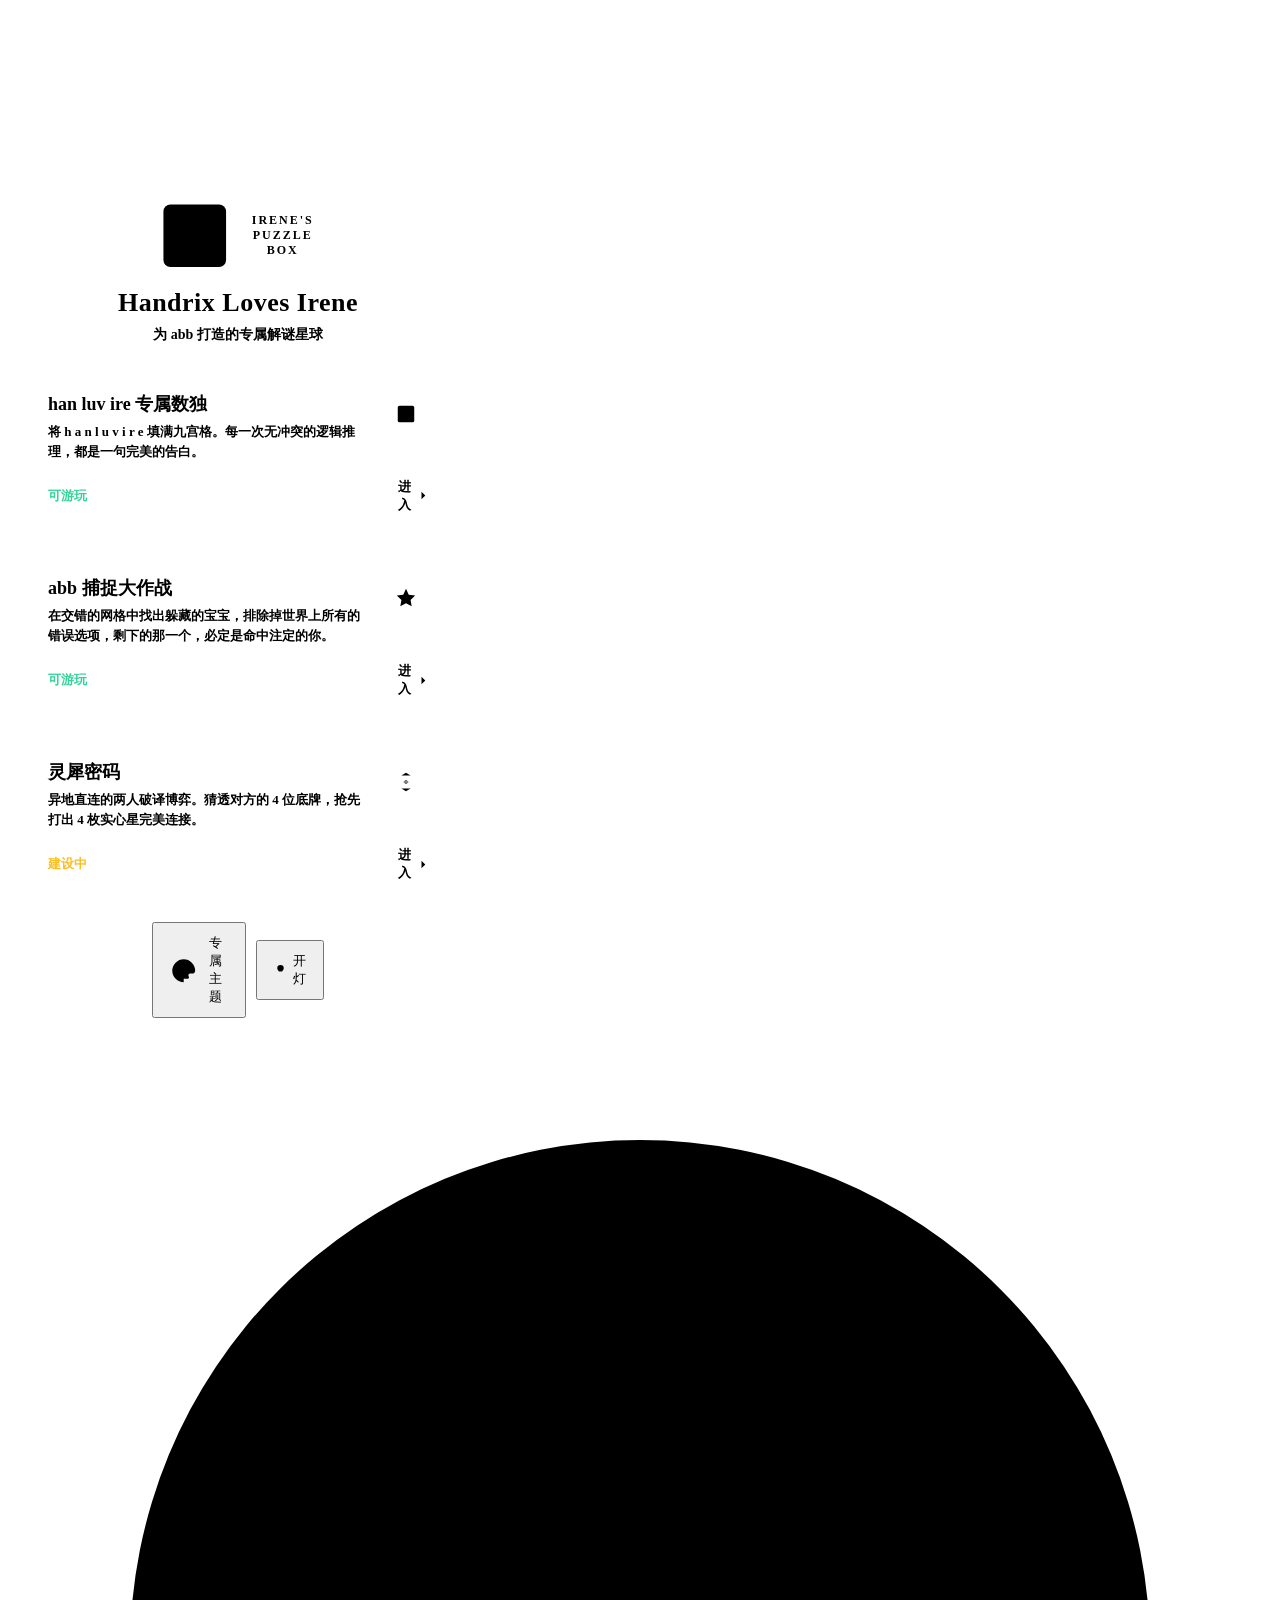
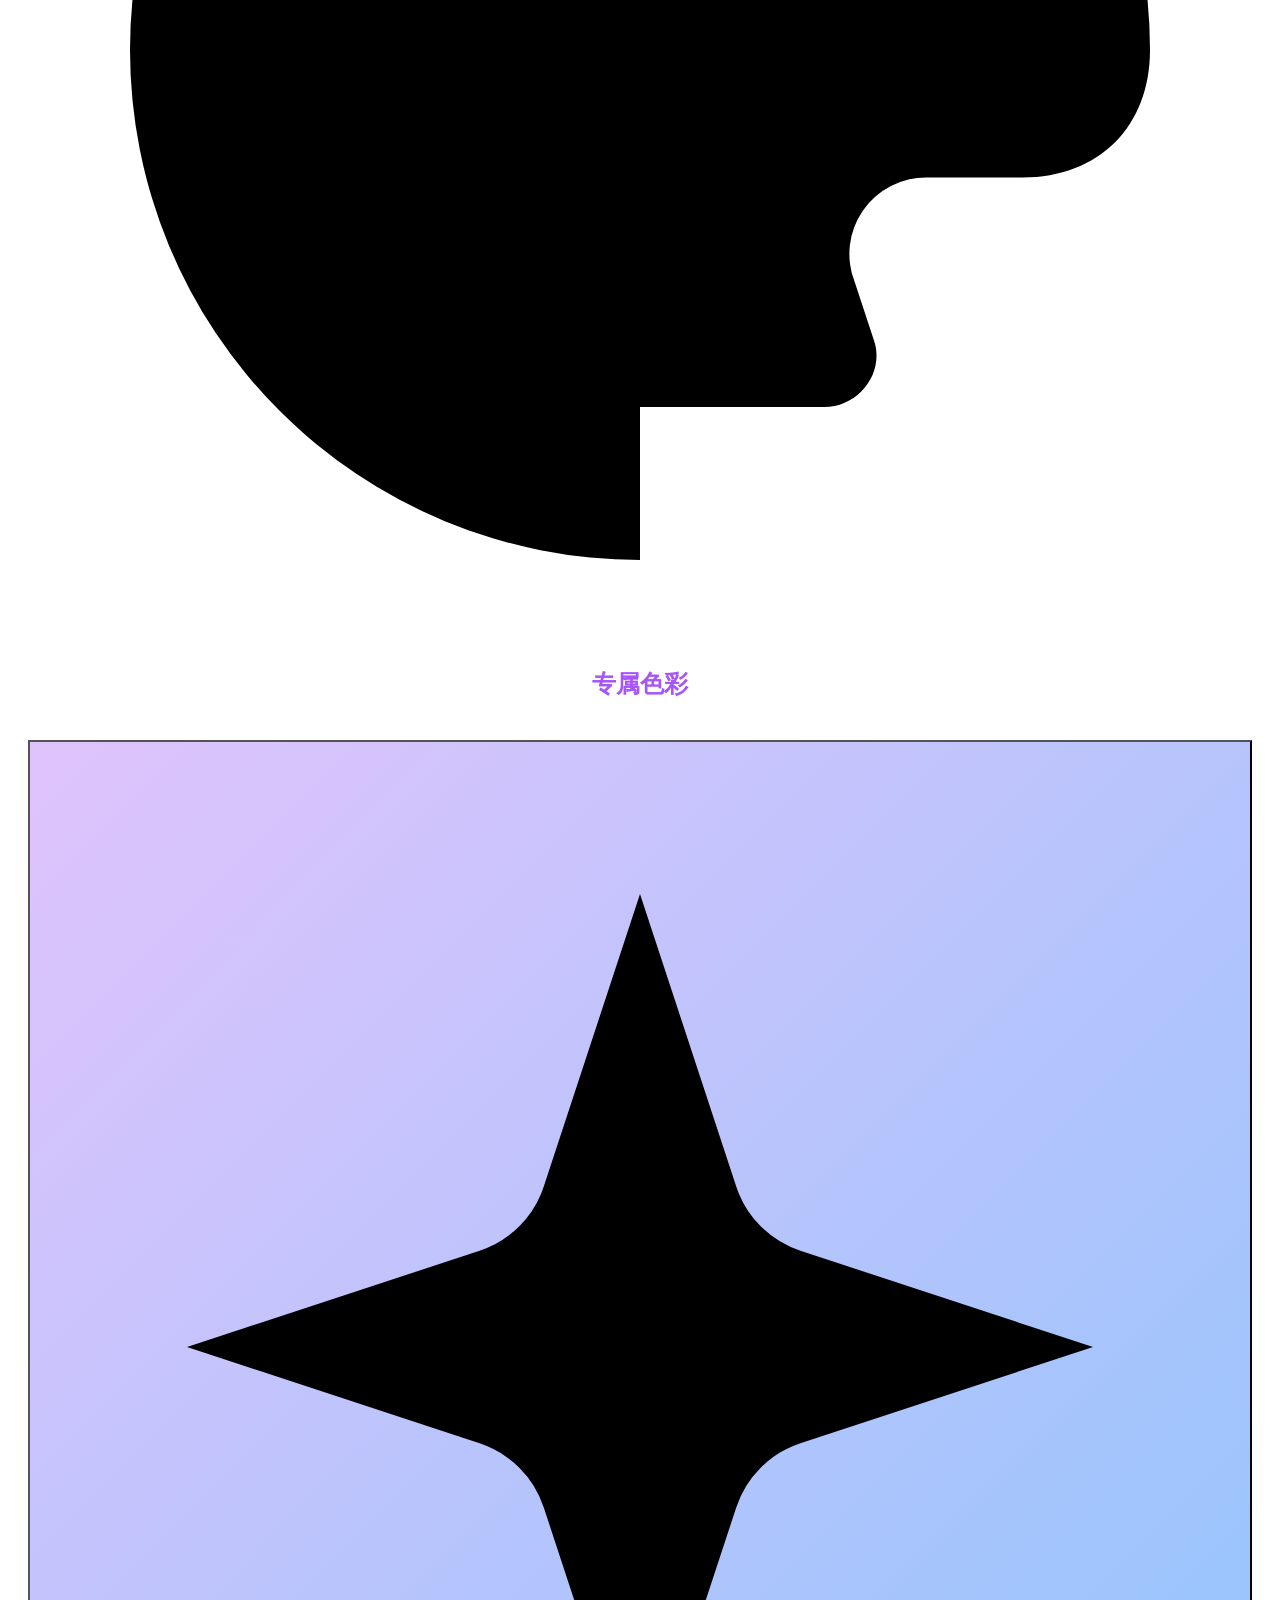
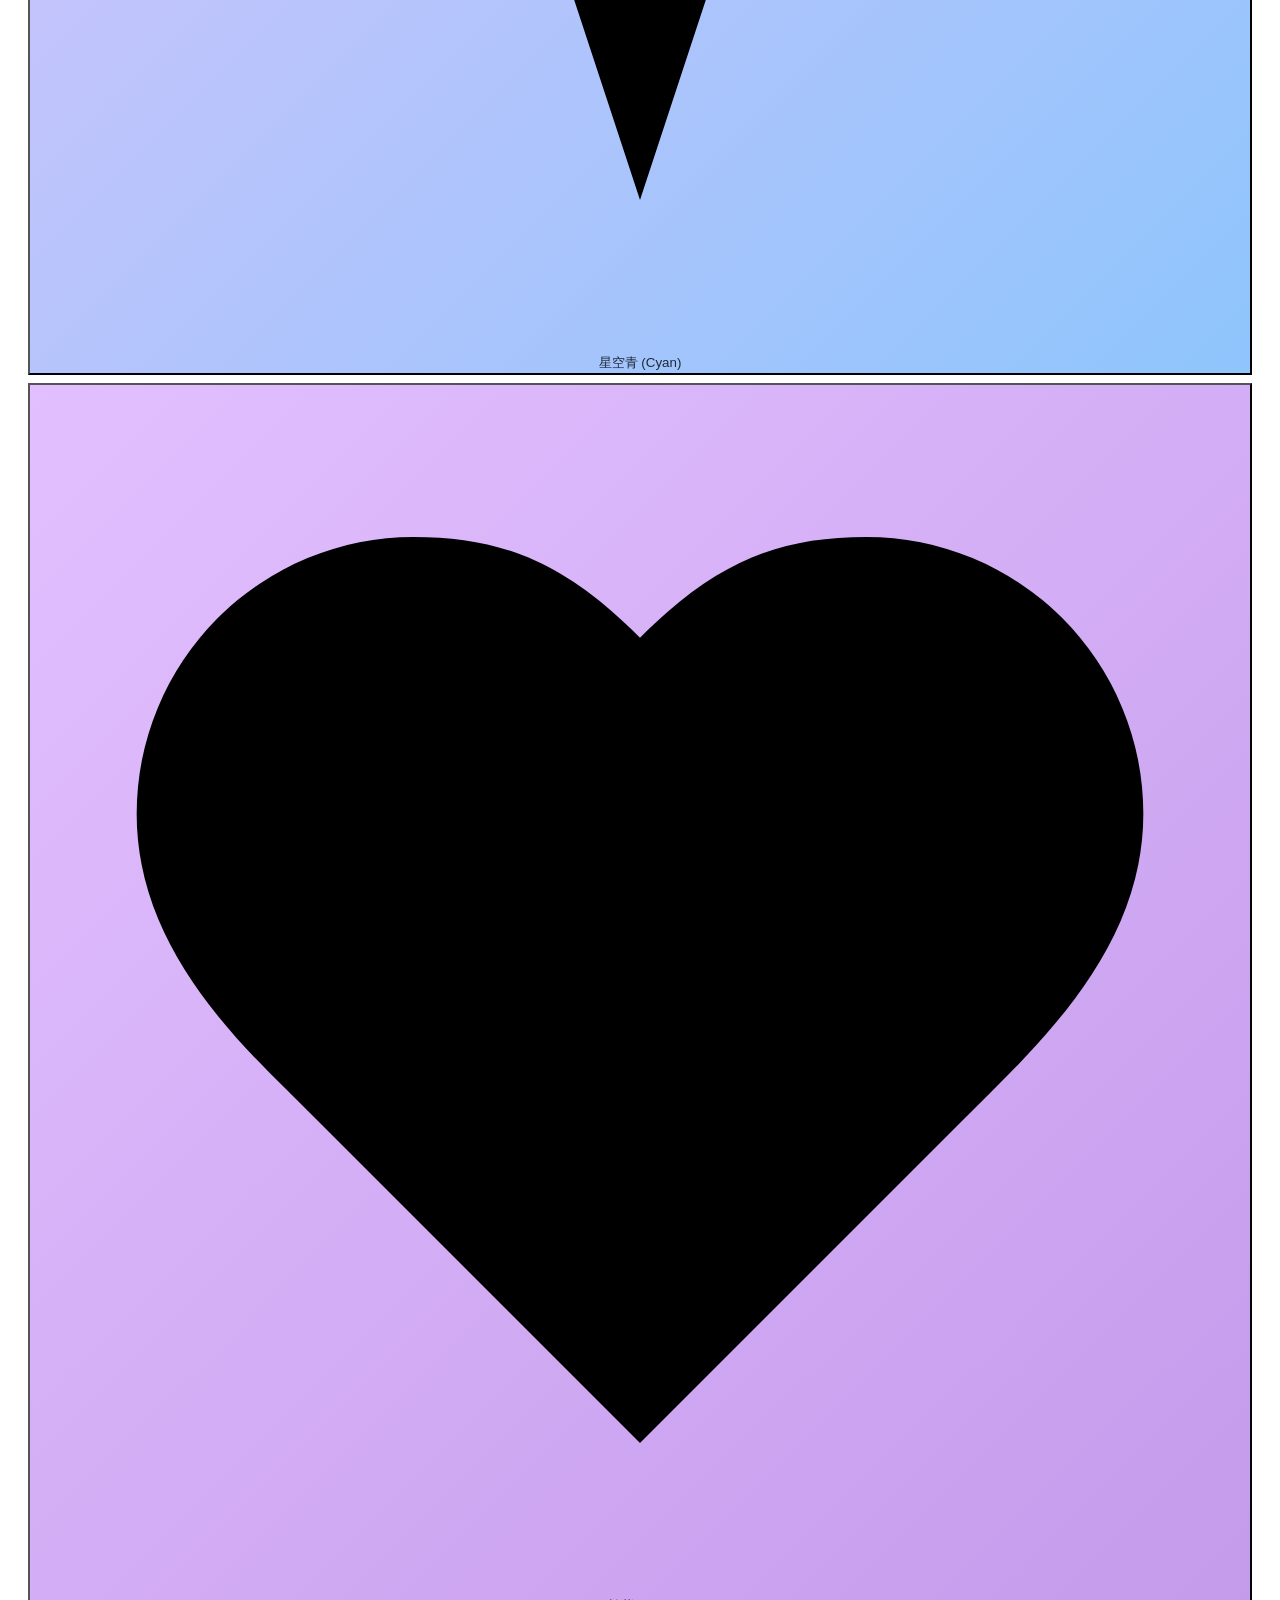
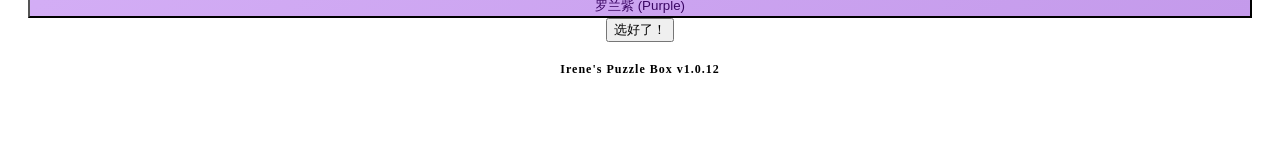
==== index.html @ 95fb8db2 "Update version to v1.0.12, enhance telepathy game UI with SVG icons for feedback, and improve CSS fo" ====
<!DOCTYPE html>
<html lang="zh-CN">
<head>
    <meta charset="UTF-8">
    <meta name="viewport" content="width=device-width, initial-scale=1.0, maximum-scale=1.0, user-select=none, viewport-fit=cover">
    <title>Puzzle Box · han luv ire</title>
    <link rel="stylesheet" href="css/common.css">
    <style>
        body {
            min-height: 100vh;
            justify-content: center;
            padding: 32px 20px 48px;
            box-sizing: border-box;
        }

        .hall {
            width: 100%;
            max-width: 420px;
            z-index: 10;
            display: flex;
            flex-direction: column;
            gap: 18px;
        }

        .hall-brand {
            text-align: center;
            margin-bottom: 8px;
        }

        .hall-kicker {
            display: inline-flex;
            align-items: center;
            gap: 6px;
            font-size: 12px;
            letter-spacing: 2px;
            text-transform: uppercase;
            color: var(--text-note);
            font-weight: 700;
            margin-bottom: 10px;
        }

        .hall-brand h1 {
            font-size: 26px;
            letter-spacing: 0.5px;
            margin: 0 0 8px;
            color: var(--text-main);
        }

        .hall-brand p {
            margin: 0;
            font-size: 14px;
            color: var(--text-note);
            font-weight: 600;
        }

        .game-card {
            display: block;
            text-decoration: none;
            color: inherit;
            background: var(--glass-bg);
            border: 1px solid var(--glass-border);
            backdrop-filter: blur(16px);
            -webkit-backdrop-filter: blur(16px);
            border-radius: 20px;
            padding: 22px 20px;
            box-shadow: 0 12px 32px var(--shadow);
            transition: transform 0.2s, box-shadow 0.2s;
        }

        .game-card:active { transform: scale(0.98); }

        .game-card-top {
            display: flex;
            align-items: flex-start;
            justify-content: space-between;
            gap: 12px;
            margin-bottom: 12px;
        }

        .game-icon {
            width: 44px;
            height: 44px;
            border-radius: 14px;
            display: flex;
            align-items: center;
            justify-content: center;
            background: var(--btn-bg);
            border: 1px solid var(--btn-border);
            flex-shrink: 0;
        }

        .game-icon .icon { width: 22px; height: 22px; }

        .game-card h2 {
            margin: 0 0 6px;
            font-size: 18px;
        }

        .game-card p {
            margin: 0;
            font-size: 13px;
            line-height: 1.55;
            color: var(--text-note);
            font-weight: 600;
        }

        .game-meta {
            margin-top: 16px;
            display: flex;
            align-items: center;
            justify-content: space-between;
            font-size: 13px;
            font-weight: 700;
        }

        .status-live { color: #059669; }
        .status-soon { color: #d97706; }

        [data-theme="dark"] .status-live { color: #34d399; }
        [data-theme="dark"] .status-soon { color: #fbbf24; }

        .enter-hint {
            display: inline-flex;
            align-items: center;
            gap: 4px;
            color: var(--text-main);
        }

        .hall-theme {
            align-self: center;
            display: inline-flex;
            align-items: center;
            gap: 6px;
            padding: 10px 16px;
            margin-top: 6px;
        }

        .card-sudoku .game-icon { color: #2563eb; }
        .card-star .game-icon { color: #a855f7; }

        .hall-bottom { display: flex; gap: 10px; align-self: center; }
        .hall-bottom .hall-theme { margin-top: 0; }
    </style>
<link rel="manifest" href="manifest.json">
    <link rel="apple-touch-icon" href="assets/app-icon.png">
    <meta name="apple-mobile-web-app-capable" content="yes">
    <meta name="apple-mobile-web-app-status-bar-style" content="black-translucent">
</head>
<body data-skin="default" data-theme="dark">
    <canvas id="canvas-fx"></canvas>
    <canvas id="canvas-confetti"></canvas>

    <div class="hall">
        <div class="hall-brand">
            <div class="hall-kicker">
                <svg class="icon" viewBox="0 0 24 24"><rect width="18" height="18" x="3" y="3" rx="2"/><path d="M3 9h18"/><path d="M9 21V9"/></svg>
                IRENE'S PUZZLE BOX
            </div>
            <h1>Handrix Loves Irene</h1>
            <p>为 abb 打造的专属解谜星球</p>
        </div>

        <a class="game-card card-sudoku" href="games/sudoku/sudoku.html">
            <div class="game-card-top">
                <div>
                    <h2>han luv ire 专属数独</h2>
                    <p>将 h a n l u v i r e 填满九宫格。每一次无冲突的逻辑推理，都是一句完美的告白。</p>
                </div>
                <div class="game-icon">
                    <svg class="icon" viewBox="0 0 24 24"><rect width="18" height="18" x="3" y="3" rx="2"/><path d="M3 9h18"/><path d="M9 21V9"/><path d="M3 15h18"/><path d="M15 21V9"/></svg>
                </div>
            </div>
            <div class="game-meta">
                <span class="status-live">可游玩</span>
                <span class="enter-hint">进入
                    <svg class="icon" viewBox="0 0 24 24"><path d="M5 12h14"/><path d="m12 5 7 7-7 7"/></svg>
                </span>
            </div>
        </a>

        <a class="game-card card-star" href="games/starbattle/star.html">
            <div class="game-card-top">
                <div>
                    <h2>abb 捕捉大作战</h2>
                    <p>在交错的网格中找出躲藏的宝宝，排除掉世界上所有的错误选项，剩下的那一个，必定是命中注定的你。</p>
                </div>
                <div class="game-icon">
                    <svg class="icon" viewBox="0 0 24 24"><polygon points="12 2 15 8.5 22 9.3 17 14.2 18.2 21 12 17.8 5.8 21 7 14.2 2 9.3 9 8.5 12 2"/></svg>
                </div>
            </div>
            <div class="game-meta">
                <span class="status-live">可游玩</span>
                <span class="enter-hint">进入
                    <svg class="icon" viewBox="0 0 24 24"><path d="M5 12h14"/><path d="m12 5 7 7-7 7"/></svg>
                </span>
            </div>
        </a>

        <a class="game-card card-telepathy" href="games/telepathy/telepathy.html">
            <div class="game-card-top">
                <div>
                    <h2>灵犀密码</h2>
                    <p>异地直连的两人破译博弈。猜透对方的 4 位底牌，抢先打出 4 枚实心星完美连接。</p>
                </div>
                <div class="game-icon">
                    <svg class="icon" viewBox="0 0 24 24"><path d="M12 2v20"/><path d="m17 5-5-3-5 3"/><path d="m7 19 5 3 5-3"/><path d="M12 10v4"/><path d="m15 11.5-3-1.5-3 1.5"/><path d="m9 12.5 3 1.5 3-1.5"/></svg>
                </div>
            </div>
            <div class="game-meta">
                <span class="status-soon">建设中</span>
                <span class="enter-hint">进入 <svg class="icon" viewBox="0 0 24 24"><path d="M5 12h14"/><path d="m12 5 7 7-7 7"/></svg></span>
            </div>
        </a>

        <div class="hall-bottom">
            <button type="button" class="hall-theme glass-panel" onclick="openSkinModal()">
                <svg class="icon" viewBox="0 0 24 24"><path d="M12 22a10 10 0 1 1 10-10c0 1.5-1 2.5-2.5 2.5h-1.87a1.5 1.5 0 0 0-1.42 2.05l.38 1.15c.21.63-.3 1.3-.98 1.3H12Z"/><circle cx="7.5" cy="10.5" r="1.5"/><circle cx="10.5" cy="7.5" r="1.5"/><circle cx="14.5" cy="8.5" r="1.5"/><circle cx="17.5" cy="11.5" r="1.5"/></svg>
                专属主题
            </button>
            <button type="button" class="hall-theme glass-panel" id="theme-btn" onclick="toggleTheme()">
                <svg class="icon" id="theme-icon" viewBox="0 0 24 24"><path d="M15 14c.2-1 .7-1.7 1.5-2.5 1-.9 1.5-2.2 1.5-3.5A6 6 0 0 0 6 8c0 1.3.5 2.6 1.5 3.5.7.8 1.3 1.5 1.5 2.5"/><path d="M9 18h6"/><path d="M10 22h4"/></svg>
                <span id="theme-text">开灯</span>
            </button>
        </div>
    </div>

    <!-- 专属主题弹窗 -->
    <div class="modal-overlay" id="skinModal">
        <div class="modal-content" style="text-align: center;">
            <h2 style="color: #a855f7;"><svg class="icon" viewBox="0 0 24 24"><path d="M12 22a10 10 0 1 1 10-10c0 1.5-1 2.5-2.5 2.5h-1.87a1.5 1.5 0 0 0-1.42 2.05l.38 1.15c.21.63-.3 1.3-.98 1.3H12Z"/><circle cx="7.5" cy="10.5" r="1.5"/><circle cx="10.5" cy="7.5" r="1.5"/><circle cx="14.5" cy="8.5" r="1.5"/><circle cx="17.5" cy="11.5" r="1.5"/></svg> 专属色彩</h2>
            <hr style="border: 0; border-top: 1px solid var(--glass-border); margin-bottom: 20px;">
            <div style="display: flex; flex-direction: column; gap: 8px;">
                <button class="skin-opt" onclick="changeSkin('default')" style="background: linear-gradient(135deg, #e0c3fc, #8ec5fc); color: #1e293b;">
                    <svg class="icon" viewBox="0 0 24 24"><path d="m12 3-1.912 5.813a2 2 0 0 1-1.275 1.275L3 12l5.813 1.912a2 2 0 0 1 1.275 1.275L12 21l1.912-5.813a2 2 0 0 1 1.275-1.275L21 12l-5.813-1.912a2 2 0 0 1-1.275-1.275L12 3Z"/><path d="M5 3v4"/><path d="M19 17v4"/><path d="M3 5h4"/><path d="M17 19h4"/></svg> 星空青 (Cyan)
                </button>
                <button class="skin-opt" onclick="changeSkin('purple')" style="background: linear-gradient(135deg, #e2c0ff, #c49aeb); color: #3b0764;">
                    <svg class="icon" viewBox="0 0 24 24"><path d="M19 14c1.49-1.46 3-3.21 3-5.5A5.5 5.5 0 0 0 16.5 3c-1.76 0-3 .5-4.5 2-1.5-1.5-2.74-2-4.5-2A5.5 5.5 0 0 0 2 8.5c0 2.3 1.5 4.05 3 5.5l7 7Z"/></svg> 罗兰紫 (Purple)
                </button>
            </div>
            <button class="close-btn" onclick="closeModal('skinModal')">选好了！</button>
        </div>
    </div>

    <!-- 版本号标识 -->
    <div style="text-align: center; padding: 20px 0; font-size: 12px; color: var(--text-note); font-weight: bold; letter-spacing: 1px;">
        Irene's Puzzle Box v1.0.12
    </div>

    <script src="js/common.js"></script>
<script>
    if ("serviceWorker" in navigator) {
        window.addEventListener("load", function () {
            navigator.serviceWorker.register("sw.js").catch(function (err) {
                console.warn("SW register failed:", err);
            });
        });
    }
    </script>
</body>
</html>
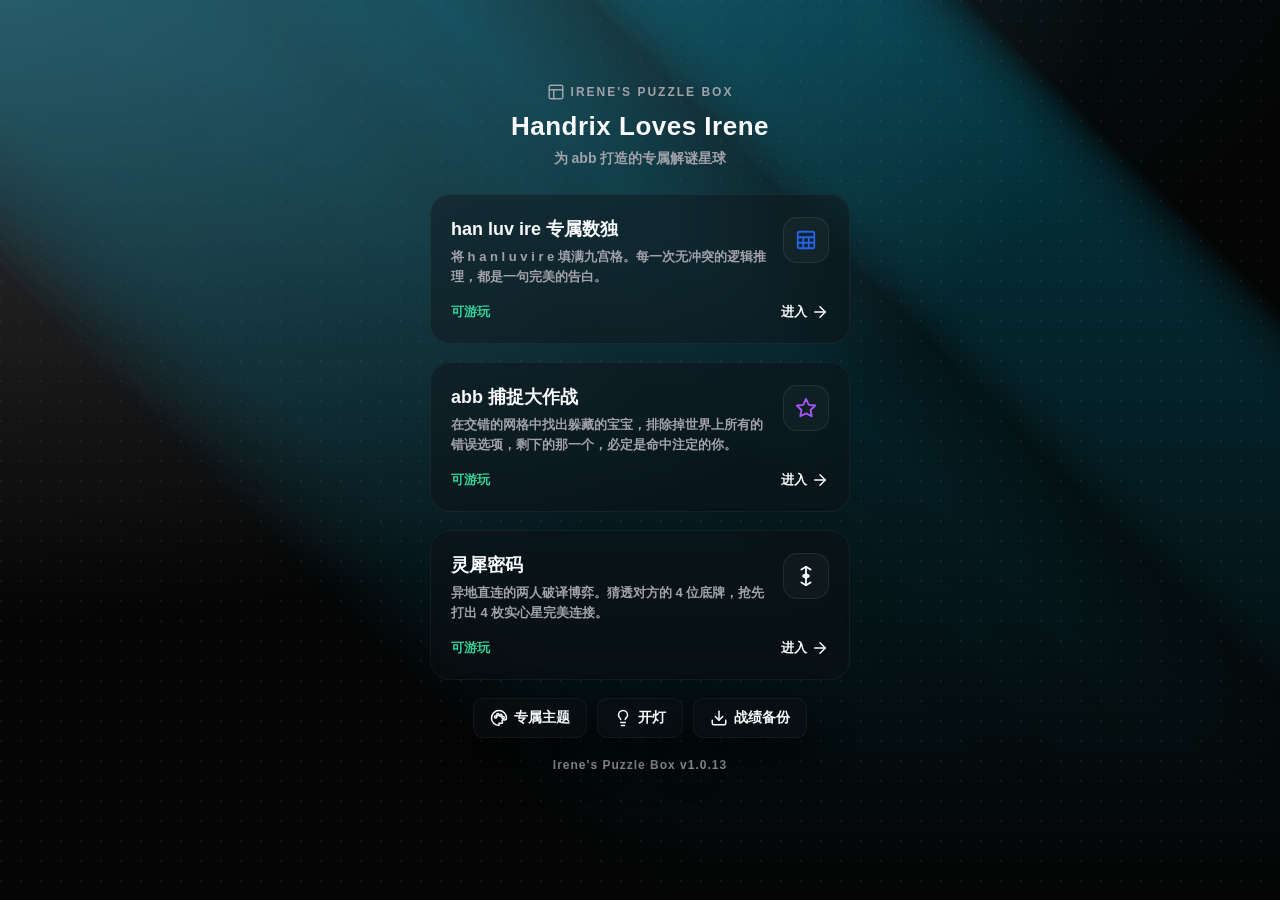
==== commit 3c0033f5: "Update version to v1.0.13, enhance UI with new score backup feature, and improve caching strategy in" ====
--- a/index.html
+++ b/index.html
@@ -4,12 +4,10 @@
     <meta charset="UTF-8">
     <meta name="viewport" content="width=device-width, initial-scale=1.0, maximum-scale=1.0, user-select=none, viewport-fit=cover">
     <title>Puzzle Box · han luv ire</title>
-    <link rel="stylesheet" href="css/common.css">
+    <link rel="stylesheet" href="css/common.css?v=13">
     <style>
         body {
-            min-height: 100vh;
             justify-content: center;
-            padding: 32px 20px 48px;
             box-sizing: border-box;
         }
 
@@ -114,10 +112,8 @@
         }
 
         .status-live { color: #059669; }
-        .status-soon { color: #d97706; }
 
         [data-theme="dark"] .status-live { color: #34d399; }
-        [data-theme="dark"] .status-soon { color: #fbbf24; }
 
         .enter-hint {
             display: inline-flex;
@@ -138,8 +134,21 @@
         .card-sudoku .game-icon { color: #2563eb; }
         .card-star .game-icon { color: #a855f7; }
 
-        .hall-bottom { display: flex; gap: 10px; align-self: center; }
+        .hall-bottom { display: flex; flex-wrap: wrap; justify-content: center; gap: 10px; }
         .hall-bottom .hall-theme { margin-top: 0; }
+
+        .score-backup { box-sizing: border-box; width: calc(100% - 30px); max-width: 400px; }
+        .score-backup::backdrop { background: rgba(0,0,0,0.5); backdrop-filter: blur(5px); -webkit-backdrop-filter: blur(5px); }
+        .score-backup label { display: block; margin-bottom: 6px; font-weight: bold; }
+        .score-backup textarea {
+            box-sizing: border-box; width: 100%; padding: 10px; resize: vertical;
+            border: 1px solid var(--glass-border); border-radius: 8px;
+            background: var(--btn-bg); color: var(--text-main); font: 16px monospace;
+        }
+        .score-backup p { font-size: 14px; line-height: 1.5; }
+        .score-backup-actions { display: flex; flex-wrap: wrap; gap: 8px; margin-top: 10px; }
+        .score-backup-actions button { flex: 1; min-height: 44px; padding: 8px 10px; }
+        .score-backup :focus-visible, #score-backup-open:focus-visible { outline: 2px solid var(--text-user); outline-offset: 2px; }
     </style>
 <link rel="manifest" href="manifest.json">
     <link rel="apple-touch-icon" href="assets/app-icon.png">
@@ -207,7 +216,7 @@
                 </div>
             </div>
             <div class="game-meta">
-                <span class="status-soon">建设中</span>
+                <span class="status-live">可游玩</span>
                 <span class="enter-hint">进入 <svg class="icon" viewBox="0 0 24 24"><path d="M5 12h14"/><path d="m12 5 7 7-7 7"/></svg></span>
             </div>
         </a>
@@ -220,6 +229,10 @@
             <button type="button" class="hall-theme glass-panel" id="theme-btn" onclick="toggleTheme()">
                 <svg class="icon" id="theme-icon" viewBox="0 0 24 24"><path d="M15 14c.2-1 .7-1.7 1.5-2.5 1-.9 1.5-2.2 1.5-3.5A6 6 0 0 0 6 8c0 1.3.5 2.6 1.5 3.5.7.8 1.3 1.5 1.5 2.5"/><path d="M9 18h6"/><path d="M10 22h4"/></svg>
                 <span id="theme-text">开灯</span>
+            </button>
+            <button type="button" id="score-backup-open" class="hall-theme glass-panel" aria-haspopup="dialog">
+                <svg class="icon" viewBox="0 0 24 24" aria-hidden="true"><path d="M21 15v4a2 2 0 0 1-2 2H5a2 2 0 0 1-2-2v-4"/><path d="m7 10 5 5 5-5"/><path d="M12 15V3"/></svg>
+                战绩备份
             </button>
         </div>
     </div>
@@ -236,25 +249,36 @@
                 <button class="skin-opt" onclick="changeSkin('purple')" style="background: linear-gradient(135deg, #e2c0ff, #c49aeb); color: #3b0764;">
                     <svg class="icon" viewBox="0 0 24 24"><path d="M19 14c1.49-1.46 3-3.21 3-5.5A5.5 5.5 0 0 0 16.5 3c-1.76 0-3 .5-4.5 2-1.5-1.5-2.74-2-4.5-2A5.5 5.5 0 0 0 2 8.5c0 2.3 1.5 4.05 3 5.5l7 7Z"/></svg> 罗兰紫 (Purple)
                 </button>
+                <button type="button" class="skin-opt pine" onclick="changeSkin('pine')">
+                    <svg class="icon" viewBox="0 0 24 24" aria-hidden="true"><path d="m17 14 3 3.3a1 1 0 0 1-.7 1.7H4.7a1 1 0 0 1-.7-1.7L7 14h-.3a1 1 0 0 1-.7-1.7L9 9h-.2A1 1 0 0 1 8 7.3L12 3l4 4.3a1 1 0 0 1-.8 1.7H15l3 3.3a1 1 0 0 1-.7 1.7H17Z"/><path d="M12 22v-3"/></svg> 松雾金 (高级护眼绿)
+                </button>
             </div>
             <button class="close-btn" onclick="closeModal('skinModal')">选好了！</button>
         </div>
     </div>
+
+    <dialog class="modal-content score-backup" id="score-backup" aria-labelledby="score-backup-title">
+        <h2 id="score-backup-title">战绩备份 / 恢复</h2>
+        <p>请把备份码保存到应用之外。恢复会覆盖备份中包含的本机战绩和进度。</p>
+        <label for="score-backup-code">备份码</label>
+        <textarea id="score-backup-code" rows="4" spellcheck="false" autocapitalize="off" autocomplete="off"></textarea>
+        <div class="score-backup-actions">
+            <button type="button" id="score-backup-copy" autofocus><svg class="icon" viewBox="0 0 24 24" aria-hidden="true"><path d="M21 15v4a2 2 0 0 1-2 2H5a2 2 0 0 1-2-2v-4"/><path d="m7 10 5 5 5-5"/><path d="M12 15V3"/></svg> 复制备份码</button>
+            <button type="button" id="score-backup-restore"><svg class="icon" viewBox="0 0 24 24" aria-hidden="true"><path d="M21 15v4a2 2 0 0 1-2 2H5a2 2 0 0 1-2-2v-4"/><path d="m17 8-5-5-5 5"/><path d="M12 3v12"/></svg> 恢复战绩</button>
+        </div>
+        <p id="score-backup-status" role="status"></p>
+        <button type="button" class="close-btn" id="score-backup-close">关闭</button>
+    </dialog>
 
     <!-- 版本号标识 -->
     <div style="text-align: center; padding: 20px 0; font-size: 12px; color: var(--text-note); font-weight: bold; letter-spacing: 1px;">
-        Irene's Puzzle Box v1.0.12
+        Irene's Puzzle Box v1.0.13
     </div>
 
-    <script src="js/common.js"></script>
-<script>
-    if ("serviceWorker" in navigator) {
-        window.addEventListener("load", function () {
-            navigator.serviceWorker.register("sw.js").catch(function (err) {
-                console.warn("SW register failed:", err);
-            });
-        });
-    }
+    <script src="js/common.js?v=13"></script>
+    <script>
+        bindScoreBackup();
+        registerPuzzleWorker('./sw.js');
     </script>
 </body>
 </html>
--- a/css/common.css
+++ b/css/common.css
@@ -0,0 +1,289 @@
+/* ======== 极简玻璃拟态主题变量 (白天模式 Default) ======== */
+:root {
+    --bg-color: #f8fafc; /* 干净的奶白底色 */
+    --dot-color: rgba(0, 0, 0, 0.05); /* 淡灰色细网格 */
+    
+    --glass-bg: rgba(255, 255, 255, 0.65); 
+    --glass-border: rgba(255, 255, 255, 0.9);
+    --glass-border-hover: #ffffff;
+    
+    --cell-bg: rgba(255, 255, 255, 0.9); 
+    --grid-line: #cbd5e1; 
+    --grid-line-thick: #475569;
+    
+    --text-fixed: #0f172a; 
+    --text-user: #2563eb; 
+    --on-accent: #fff;
+    --text-note: #64748b; 
+    --text-main: #1e293b; /* 白天深色文字 */
+    
+    --btn-bg: rgba(255, 255, 255, 0.8); 
+    --btn-border: rgba(255, 255, 255, 0.6);
+    --highlight-same: rgba(253, 230, 138, 0.6); 
+    --highlight-related: rgba(219, 234, 254, 0.5); 
+    --selected: rgba(147, 197, 253, 0.8);
+    
+    --shadow: 0 10px 30px rgba(0, 0, 0, 0.06); 
+    --stat-best-color: #059669;
+    --streak-shift: 14%; /* 斜切光瀑整体右移量 (手机可视区右侧偏暗, 右移补齐) */
+    --streak-scale: 1; /* 斜切光瀑加粗倍数 (手机窄屏下每道光按视口百分比变细, 需放大补回宽度) */
+}
+
+/* 护眼模式核心 (黑夜模式 Dark) */
+[data-theme="dark"] {
+    --bg-color: #050505; /* 极客深黑 */
+    --dot-color: rgba(255, 255, 255, 0.06); /* 白光细网格 */
+    
+    --glass-bg: rgba(15, 15, 20, 0.4); 
+    --glass-border: rgba(255, 255, 255, 0.05); 
+    --glass-border-hover: rgba(255, 255, 255, 0.4);
+    
+    --cell-bg: rgba(30, 41, 59, 0.85); 
+    --grid-line: #334155; 
+    --grid-line-thick: #94a3b8;
+    
+    --text-fixed: #f8fafc; 
+    --text-user: #60a5fa; 
+    --on-accent: #081322;
+    --text-note: #a1a1aa; 
+    --text-main: #f8fafc; /* 黑夜白色文字 */
+    
+    --btn-bg: rgba(255, 255, 255, 0.03); 
+    --btn-border: rgba(255, 255, 255, 0.08);
+    --highlight-same: rgba(202, 138, 4, 0.4); 
+    --highlight-related: rgba(30, 58, 138, 0.4); 
+    --selected: rgba(37, 99, 235, 0.6);
+    
+    --shadow: 0 20px 40px rgba(0, 0, 0, 0.7); 
+    --stat-best-color: #34d399;
+}
+
+/* ======== 双色战略 (蓝/紫) x (白天/黑夜) ======== */
+
+/* 1. 默认蓝色系 (白天: 晴空蓝 / 黑夜: 赛博青 #00CFFF) */
+body[data-skin="default"] {
+    --ray-color: rgba(2, 132, 199, 0.10);
+    --glow-color: rgba(14, 165, 233, 0.3);
+    --streak-color: rgba(2, 132, 199, 0.18);
+    --corner-glow: rgba(2, 132, 199, 0.06);
+}
+body[data-theme="dark"][data-skin="default"] {
+    --ray-color: rgba(0, 207, 255, 0.12);
+    --glow-color: rgba(0, 207, 255, 0.25);
+    --streak-color: rgba(0, 207, 255, 0.25);
+    --corner-glow: rgba(62, 62, 66, 0.85);
+}
+
+/* 2. 专属紫色系 (白天: 晨曦紫 / 黑夜: 暗夜霓虹紫) */
+body[data-skin="purple"] {
+    --ray-color: rgba(147, 51, 234, 0.08);
+    --glow-color: rgba(168, 85, 247, 0.25);
+    --streak-color: rgba(147, 51, 234, 0.14);
+    --corner-glow: rgba(147, 51, 234, 0.05);
+}
+body[data-theme="dark"][data-skin="purple"] {
+    --ray-color: rgba(168, 85, 247, 0.12);
+    --glow-color: rgba(168, 85, 247, 0.25);
+    --streak-color: rgba(168, 85, 247, 0.25);
+    --corner-glow: rgba(88, 28, 135, 0.4);
+}
+
+/* 松雾金 */
+body[data-skin="pine"] {
+    --bg-color: #f4f8f4;
+    --ray-color: rgba(63, 114, 94, 0.08);
+    --streak-color: rgba(75, 132, 106, 0.12);
+    --glow-color: rgba(66, 128, 104, 0.24);
+    --corner-glow: rgba(166, 127, 66, 0.10);
+    --dot-color: rgba(38, 70, 58, 0.08);
+    --text-user: #235f50;
+    --on-accent: #fff;
+    --selected: #dcece4;
+}
+body[data-theme="dark"][data-skin="pine"] {
+    --bg-color: #0b1512;
+    --ray-color: rgba(65, 132, 109, 0.14);
+    --streak-color: rgba(65, 128, 105, 0.20);
+    --glow-color: rgba(144, 205, 178, 0.24);
+    --corner-glow: rgba(133, 96, 54, 0.22);
+    --dot-color: rgba(171, 216, 193, 0.08);
+    --text-user: #a5d8bd;
+    --on-accent: #081712;
+    --selected: #19372d;
+}
+
+/* ======== 全局背景重塑 (点阵 + 射线统一架构) ======== */
+body {
+    font-family: -apple-system, BlinkMacSystemFont, "Segoe UI", Roboto, sans-serif;
+    background-color: var(--bg-color); color: var(--text-main); margin: 0;
+    min-height: 100vh;
+    min-height: 100dvh;
+    display: flex; flex-direction: column; align-items: center; touch-action: manipulation; overflow-x: hidden;
+    padding: calc(15px + env(safe-area-inset-top, 0px))
+             calc(15px + env(safe-area-inset-right, 0px))
+             calc(40px + env(safe-area-inset-bottom, 0px))
+             calc(15px + env(safe-area-inset-left, 0px));
+    /* theme transition moved to desktop-only media query below (iOS repaint fix) */
+    
+        /* 统一的背景结构 (顶部光晕 + 点阵)；斜切光瀑/辉光/颗粒由伪元素承载，颜色随模式自动切换 */
+    background-image:
+        radial-gradient(ellipse 100% 100% at 50% -20%, var(--ray-color), transparent 60%),
+        radial-gradient(circle at 1px 1px, var(--dot-color) 1px, transparent 0);
+    background-size: 100% 100%, 20px 20px;
+    background-attachment: fixed;
+}
+
+/* Theme smooth transition: desktop pointer devices only. On iOS touch, repainting the
+   full-page bg + two fixed pseudo layers (mask+skew) frame-by-frame for 0.4s leaves
+   stale tiles from the previous theme -> a black bar at the bottom until navigation */
+@media (hover: hover) and (pointer: fine) {
+    body { transition: background-color 0.4s ease, --streak-color 0.4s ease, --corner-glow 0.4s ease; }
+}
+
+/* ======== 顶级卡片与交互 (白天晶莹剔透，黑夜暗黑深邃) ======== */
+.glass-panel, select, button, .timer-display {
+    box-sizing: border-box; padding: 8px 0; font-size: 14px; font-weight: bold; border-radius: 12px;
+    border: 1px solid var(--glass-border); 
+    /* 顶部高光反射 (白天黑夜自适应) */
+    border-top: 1px solid var(--glass-border-hover);
+    background: var(--glass-bg); color: var(--text-main);
+    backdrop-filter: blur(24px); -webkit-backdrop-filter: blur(24px); 
+    outline: none; cursor: pointer; 
+    box-shadow: var(--shadow);
+    transition: transform 0.3s cubic-bezier(0.175, 0.885, 0.32, 1.275), box-shadow 0.3s ease, border-color 0.3s ease;
+}
+
+/* 悬停与按下的果冻回弹 + 呼吸辉光交互 */
+.glass-panel:hover, select:hover, button:hover,
+.glass-panel:active, select:active, button:active {
+    transform: scale(1.03); 
+    border-color: var(--glow-color);
+    box-shadow: 0 20px 40px rgba(0, 0, 0, 0.15), 0 0 30px var(--glow-color);
+}
+[data-theme="dark"] .glass-panel:hover, 
+[data-theme="dark"] select:hover, 
+[data-theme="dark"] button:hover {
+    box-shadow: 0 25px 50px rgba(0, 0, 0, 0.8), 0 0 30px var(--glow-color);
+}
+
+.icon { width: 18px; height: 18px; stroke: currentColor; stroke-width: 2; fill: none; stroke-linecap: round; stroke-linejoin: round; vertical-align: middle; }
+.inline-icon { width: 16px; height: 16px; margin-right: 4px; vertical-align: text-bottom; fill: none; stroke: currentColor; stroke-width: 2; stroke-linecap: round; stroke-linejoin: round; }
+
+#canvas-fx, #canvas-confetti { position: fixed; top: 0; left: 0; width: 100vw; height: 100vh; pointer-events: none; }
+#canvas-fx { z-index: -1; }
+#canvas-confetti { z-index: 9999; }
+
+.header { text-align: center; margin-bottom: 12px; z-index: 10; }
+.header h1 { font-size: 18px; color: var(--text-main); margin: 0 0 5px 0; letter-spacing: 0.5px; transition: 0.3s; }
+
+.hall-back {
+    display: inline-flex; align-items: center; justify-content: center; gap: 7px;
+    padding: 8px 18px; margin-bottom: 10px; text-decoration: none; font-size: 13px;
+}
+
+.glass-panel, select, button, .timer-display {
+    box-sizing: border-box; padding: 8px 0; font-size: 14px; font-weight: bold; border-radius: 10px;
+    border: 1px solid var(--glass-border); background: var(--glass-bg); color: var(--text-main);
+    backdrop-filter: blur(10px); -webkit-backdrop-filter: blur(10px); outline: none; cursor: pointer; transition: 0.2s;
+}
+
+.icon { width: 18px; height: 18px; stroke: currentColor; stroke-width: 2; fill: none; stroke-linecap: round; stroke-linejoin: round; vertical-align: middle; }
+.inline-icon { width: 16px; height: 16px; margin-right: 4px; vertical-align: text-bottom; fill: none; stroke: currentColor; stroke-width: 2; stroke-linecap: round; stroke-linejoin: round; }
+
+.skin-opt {
+    border: 1px solid var(--glass-border); padding: 15px; border-radius: 12px; font-weight: bold; cursor: pointer;
+    box-shadow: 0 4px 6px var(--shadow); transition: 0.2s; margin-bottom: 12px; width: 100%;
+    display: flex; align-items: center; justify-content: center; gap: 8px; font-size: 15px;
+}
+.skin-opt:active { transform: scale(0.95); }
+.skin-opt.pine {
+    background: linear-gradient(135deg, #dcece4, #a5d8bd 72%, #e3c28a);
+    color: #19372d;
+}
+
+.modal-overlay {
+    display: none; position: fixed; inset: 0; background: rgba(0, 0, 0, 0.5); backdrop-filter: blur(5px);
+    -webkit-backdrop-filter: blur(5px); z-index: 10000; justify-content: center; align-items: center;
+}
+.modal-content {
+    background: var(--glass-bg); backdrop-filter: blur(25px); -webkit-backdrop-filter: blur(25px);
+    border: 1px solid var(--glass-border); color: var(--text-main); width: 85%; max-width: 350px; border-radius: 20px;
+    padding: 24px; box-shadow: 0 20px 40px rgba(0,0,0,0.3); max-height: 80vh; overflow-y: auto;
+}
+.modal-content h2 { font-size: 18px; margin-top: 0; text-align: center; display: flex; align-items: center; justify-content: center; gap: 6px;}
+.modal-content h3 { font-size: 15px; margin: 15px 0 5px 0; opacity: 0.9; display: flex; align-items: center; color: #3b82f6;}
+.modal-content ul { margin: 0; padding-left: 20px; font-size: 14px; line-height: 1.6; }
+.close-btn {
+    width: 100%; background: #3b82f6; color: white !important; border: none; padding: 12px; border-radius: 12px;
+    font-size: 16px; font-weight: bold; margin-top: 20px; cursor: pointer; transition: 0.2s;
+}
+.close-btn:active { transform: scale(0.95); }
+
+.theme-event-text { color: #db2777 !important; font-weight: bold; }
+
+/* 弹窗标题 SVG 图标 (替代 emoji) */
+.msg-icon { display: inline-flex; align-items: center; margin-right: 6px; }
+.msg-icon .icon { width: 20px; height: 20px; }
+
+/* ======== 氛围层: 角落辉光 + 胶片颗粒 + 斜切光瀑 (黑夜主视觉, 白天低浓度日光版) ======== */
+@property --streak-color { syntax: '<color>'; inherits: true; initial-value: rgba(0, 0, 0, 0); }
+@property --corner-glow { syntax: '<color>'; inherits: true; initial-value: rgba(0, 0, 0, 0); }
+
+/* ::before: 左上角辉光 (角落微光, 营造深邃感) */
+body::before {
+    content: '';
+    position: fixed; inset: 0; z-index: -3; pointer-events: none;
+    background-image: radial-gradient(ellipse 125% 100% at 0% 0%, var(--corner-glow) 0%, transparent 70%);
+}
+/* ::after: 五束斜切光瀑 (skewX(45deg) + 条纹遮罩, 颜色随皮肤/主题变量过渡) */
+body::after {
+    content: '';
+    position: fixed; inset: 0; z-index: -2; pointer-events: none;
+    /* 先 skew 后 scale: 仅横向加粗光带, 45 度倾角严格保持不变 */
+    transform: translateX(var(--streak-shift)) skewX(45deg) scaleX(var(--streak-scale));
+    background: linear-gradient(180deg, var(--streak-color) 0%, rgba(0, 0, 0, 0) 100%);
+}
+/* 手机窄屏: 视口窄导致每道光按百分比被挤细, 这里整体右移更多 + 加粗光带 */
+@media (max-width: 480px) {
+    :root { --streak-shift: 30%; --streak-scale: 1.45; }
+}
+
+/* iOS fix: after every theme toggle, force one repaint of the two big background layers (clears the stale black bar) */
+body.theme-kick::before, body.theme-kick::after { opacity: 0.998; }
+
+/* 渐进增强: 仅在支持 mask 的浏览器启用条纹遮罩 (不支持则退化为柔和顶部渐变) */
+@supports ((mask-image: linear-gradient(#000, #000)) or (-webkit-mask-image: linear-gradient(#000, #000))) {
+    body::after {
+        -webkit-mask-image:
+            linear-gradient(90deg, rgba(0,0,0,0) 0%, rgb(0,0,0) 20%, rgba(0,0,0,0) 36%, rgb(0,0,0) 55%, rgba(0,0,0,0.13) 67%, rgb(0,0,0) 78%, rgba(0,0,0,0) 97%),
+            linear-gradient(90deg, rgba(0,0,0,0) 11%, rgb(0,0,0) 25%, rgba(0,0,0,0.55) 41%, rgba(0,0,0,0.13) 67%, rgb(0,0,0) 78%, rgba(0,0,0,0) 97%),
+            linear-gradient(90deg, rgba(0,0,0,0) 9%, rgb(0,0,0) 20%, rgba(0,0,0,0.55) 28%, rgba(0,0,0,0.424) 40%, rgb(0,0,0) 48%, rgba(0,0,0,0.267) 54%, rgba(0,0,0,0.13) 78%, rgb(0,0,0) 88%, rgba(0,0,0,0) 97%),
+            linear-gradient(90deg, rgba(0,0,0,0) 0%, rgb(0,0,0) 17%, rgba(0,0,0,0.55) 26%, rgb(0,0,0) 35%, rgba(0,0,0,0) 47%, rgba(0,0,0,0.13) 69%, rgb(0,0,0) 79%, rgba(0,0,0,0) 97%),
+            linear-gradient(90deg, rgba(0,0,0,0) 0%, rgb(0,0,0) 20%, rgba(0,0,0,0.55) 27%, rgba(0,0,0,0) 42%, rgba(0,0,0,0.13) 67%, rgb(0,0,0) 74%, rgb(0,0,0) 82%, rgba(0,0,0,0.47) 88%, rgba(0,0,0,0) 97%);
+        -webkit-mask-composite: source-over;
+        mask-image:
+            linear-gradient(90deg, rgba(0,0,0,0) 0%, rgb(0,0,0) 20%, rgba(0,0,0,0) 36%, rgb(0,0,0) 55%, rgba(0,0,0,0.13) 67%, rgb(0,0,0) 78%, rgba(0,0,0,0) 97%),
+            linear-gradient(90deg, rgba(0,0,0,0) 11%, rgb(0,0,0) 25%, rgba(0,0,0,0.55) 41%, rgba(0,0,0,0.13) 67%, rgb(0,0,0) 78%, rgba(0,0,0,0) 97%),
+            linear-gradient(90deg, rgba(0,0,0,0) 9%, rgb(0,0,0) 20%, rgba(0,0,0,0.55) 28%, rgba(0,0,0,0.424) 40%, rgb(0,0,0) 48%, rgba(0,0,0,0.267) 54%, rgba(0,0,0,0.13) 78%, rgb(0,0,0) 88%, rgba(0,0,0,0) 97%),
+            linear-gradient(90deg, rgba(0,0,0,0) 0%, rgb(0,0,0) 17%, rgba(0,0,0,0.55) 26%, rgb(0,0,0) 35%, rgba(0,0,0,0) 47%, rgba(0,0,0,0.13) 69%, rgb(0,0,0) 79%, rgba(0,0,0,0) 97%),
+            linear-gradient(90deg, rgba(0,0,0,0) 0%, rgb(0,0,0) 20%, rgba(0,0,0,0.55) 27%, rgba(0,0,0,0) 42%, rgba(0,0,0,0.13) 67%, rgb(0,0,0) 74%, rgb(0,0,0) 82%, rgba(0,0,0,0.47) 88%, rgba(0,0,0,0) 97%);
+        mask-composite: add;
+    }
+}
+
+/* ======== 中秋活动「玉兔寻觅」专属光照 ======== */
+/* 中秋活动月光 (双类选择器 + !important 提权, 压过皮肤变量的双类特异性; 光瀑/光晕/辉光/点阵全金) */
+body.theme-moon {
+    --ray-color: rgba(253, 224, 71, 0.16) !important;
+    --glow-color: rgba(253, 224, 71, 0.3) !important;
+    --streak-color: rgba(253, 224, 71, 0.16) !important;
+    --corner-glow: rgba(180, 140, 20, 0.08) !important;
+    --dot-color: rgba(253, 224, 71, 0.07) !important;
+}
+body[data-theme="dark"].theme-moon {
+    --ray-color: rgba(253, 224, 71, 0.15) !important;
+    --glow-color: rgba(253, 224, 71, 0.3) !important;
+    --streak-color: rgba(253, 224, 71, 0.28) !important;
+    --corner-glow: rgba(120, 90, 20, 0.35) !important;
+    --dot-color: rgba(253, 224, 71, 0.12) !important;
+}
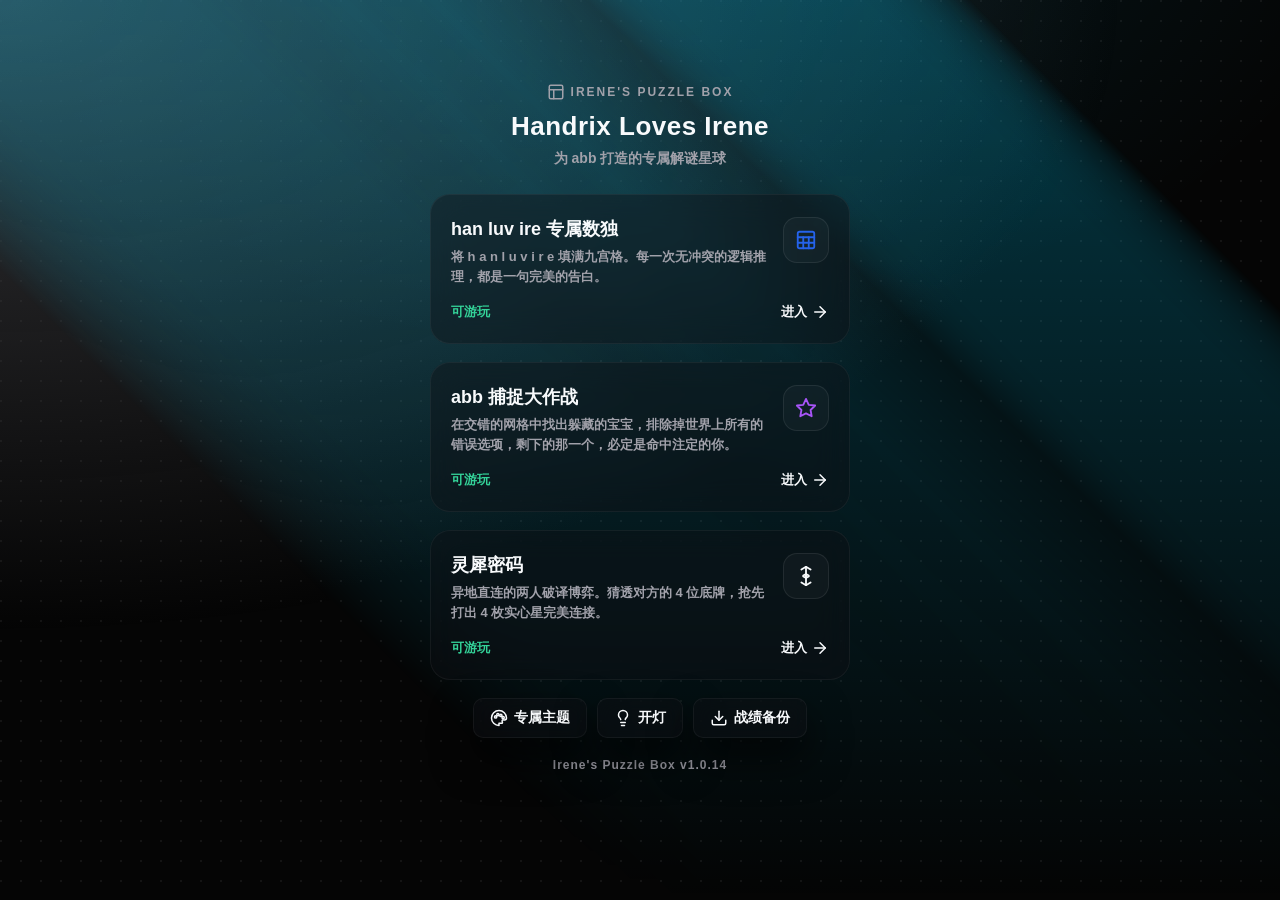
==== commit 38c20264: "Update version to v1.0.14, enhance UI with new styles for starbattle game, and improve caching strat" ====
--- a/index.html
+++ b/index.html
@@ -4,7 +4,7 @@
     <meta charset="UTF-8">
     <meta name="viewport" content="width=device-width, initial-scale=1.0, maximum-scale=1.0, user-select=none, viewport-fit=cover">
     <title>Puzzle Box · han luv ire</title>
-    <link rel="stylesheet" href="css/common.css?v=13">
+    <link rel="stylesheet" href="css/common.css?v=14">
     <style>
         body {
             justify-content: center;
@@ -272,7 +272,7 @@
 
     <!-- 版本号标识 -->
     <div style="text-align: center; padding: 20px 0; font-size: 12px; color: var(--text-note); font-weight: bold; letter-spacing: 1px;">
-        Irene's Puzzle Box v1.0.13
+        Irene's Puzzle Box v1.0.14
     </div>
 
     <script src="js/common.js?v=13"></script>
--- a/css/common.css
+++ b/css/common.css
@@ -90,22 +90,22 @@
 
 /* 松雾金 */
 body[data-skin="pine"] {
-    --bg-color: #f4f8f4;
-    --ray-color: rgba(63, 114, 94, 0.08);
-    --streak-color: rgba(75, 132, 106, 0.12);
-    --glow-color: rgba(66, 128, 104, 0.24);
+    --bg-color: #e8f3ed;
+    --ray-color: rgba(48, 133, 97, 0.22);
+    --streak-color: rgba(49, 148, 105, 0.26);
+    --glow-color: rgba(58, 148, 111, 0.34);
     --corner-glow: rgba(166, 127, 66, 0.10);
-    --dot-color: rgba(38, 70, 58, 0.08);
+    --dot-color: rgba(26, 93, 65, 0.14);
     --text-user: #235f50;
     --on-accent: #fff;
     --selected: #dcece4;
 }
 body[data-theme="dark"][data-skin="pine"] {
     --bg-color: #0b1512;
-    --ray-color: rgba(65, 132, 109, 0.14);
-    --streak-color: rgba(65, 128, 105, 0.20);
-    --glow-color: rgba(144, 205, 178, 0.24);
-    --corner-glow: rgba(133, 96, 54, 0.22);
+    --ray-color: rgba(65, 132, 109, 0.18);
+    --streak-color: rgba(65, 128, 105, 0.25);
+    --glow-color: rgba(144, 205, 178, 0.30);
+    --corner-glow: rgba(133, 96, 54, 0.28);
     --dot-color: rgba(171, 216, 193, 0.08);
     --text-user: #a5d8bd;
     --on-accent: #081712;
